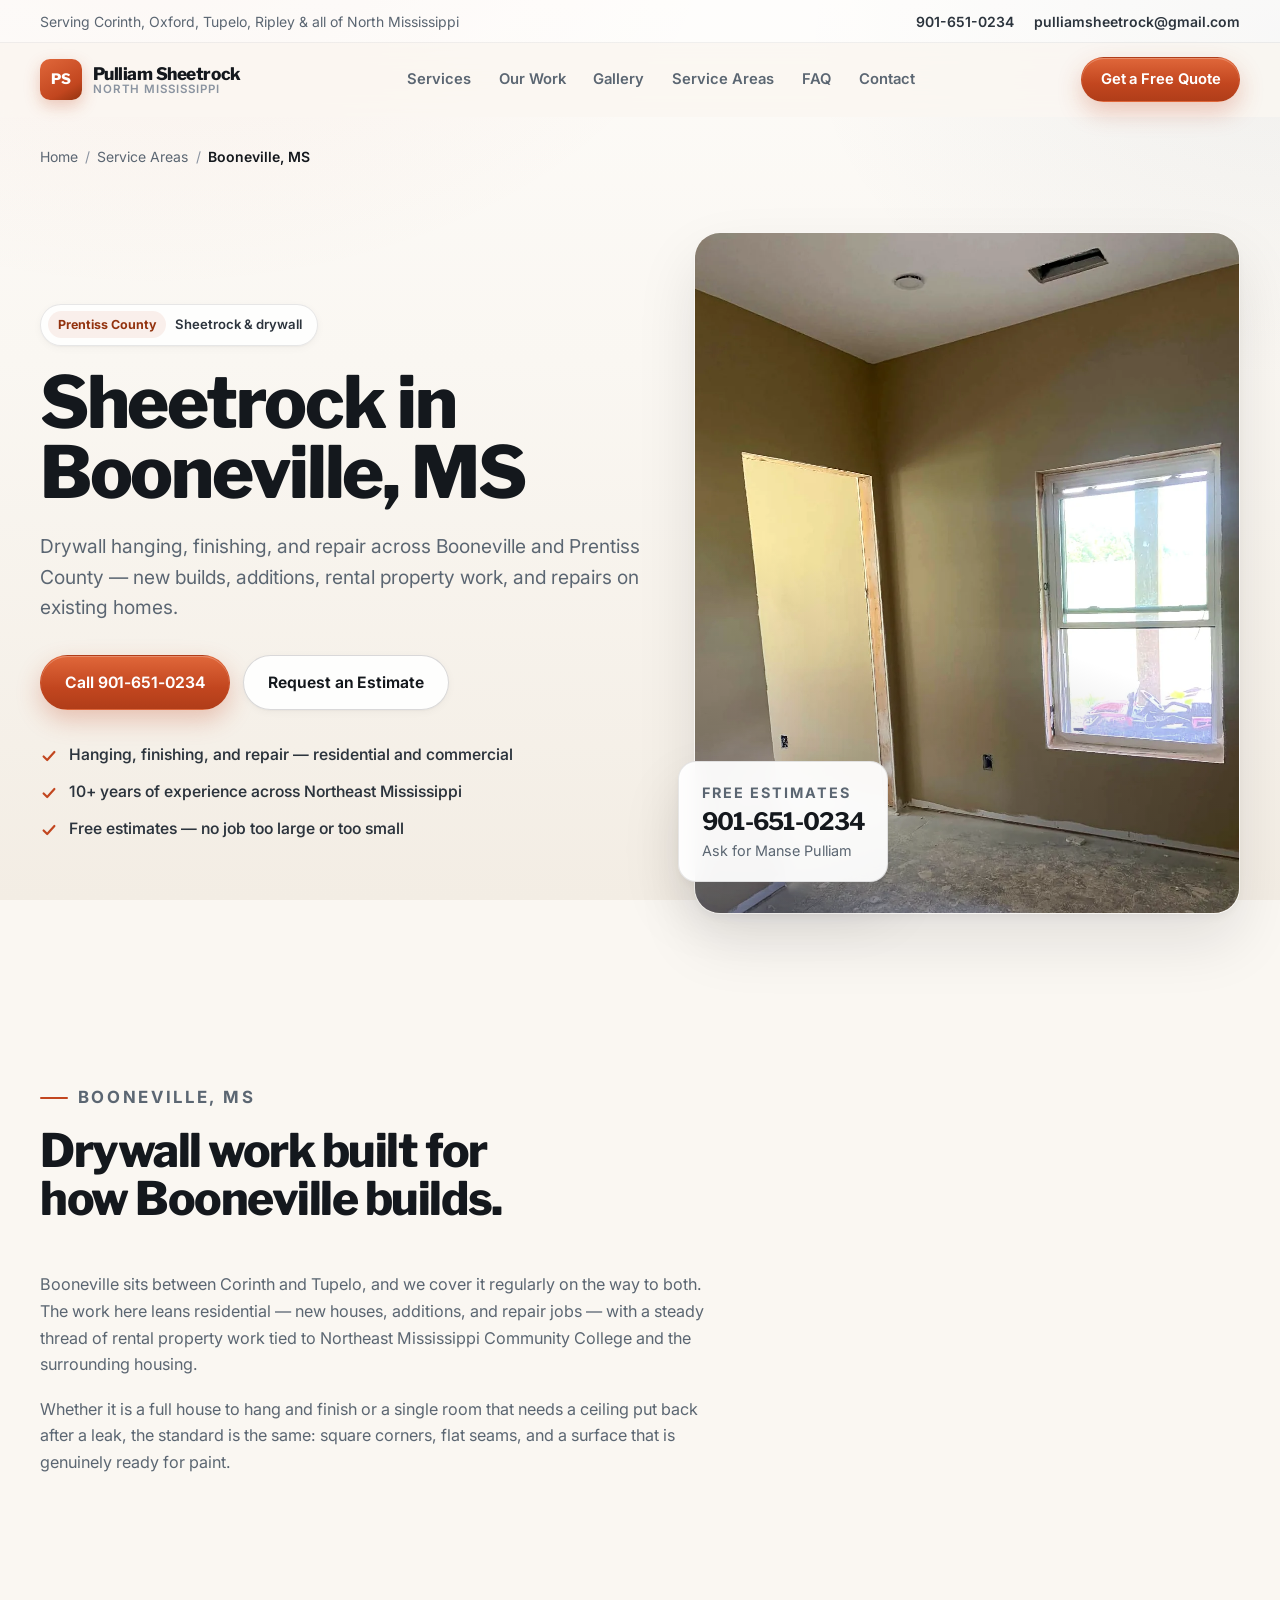
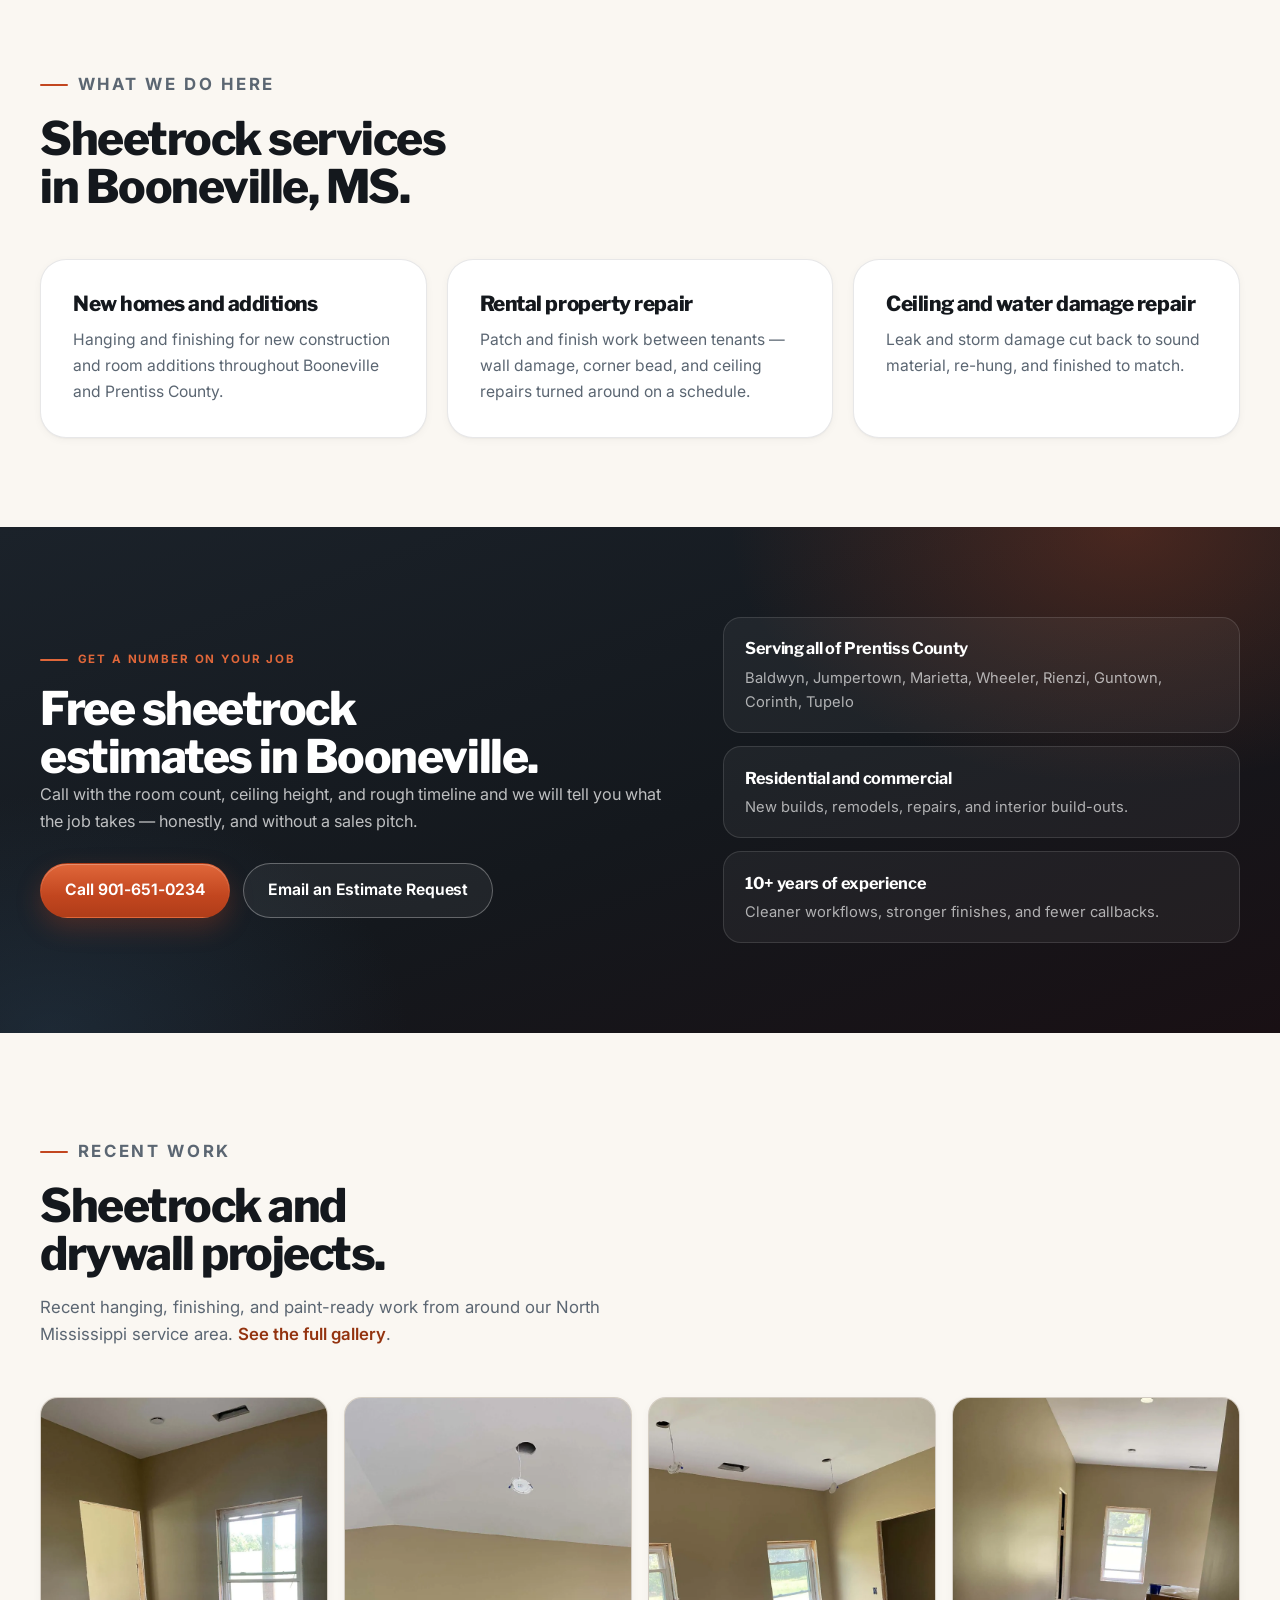
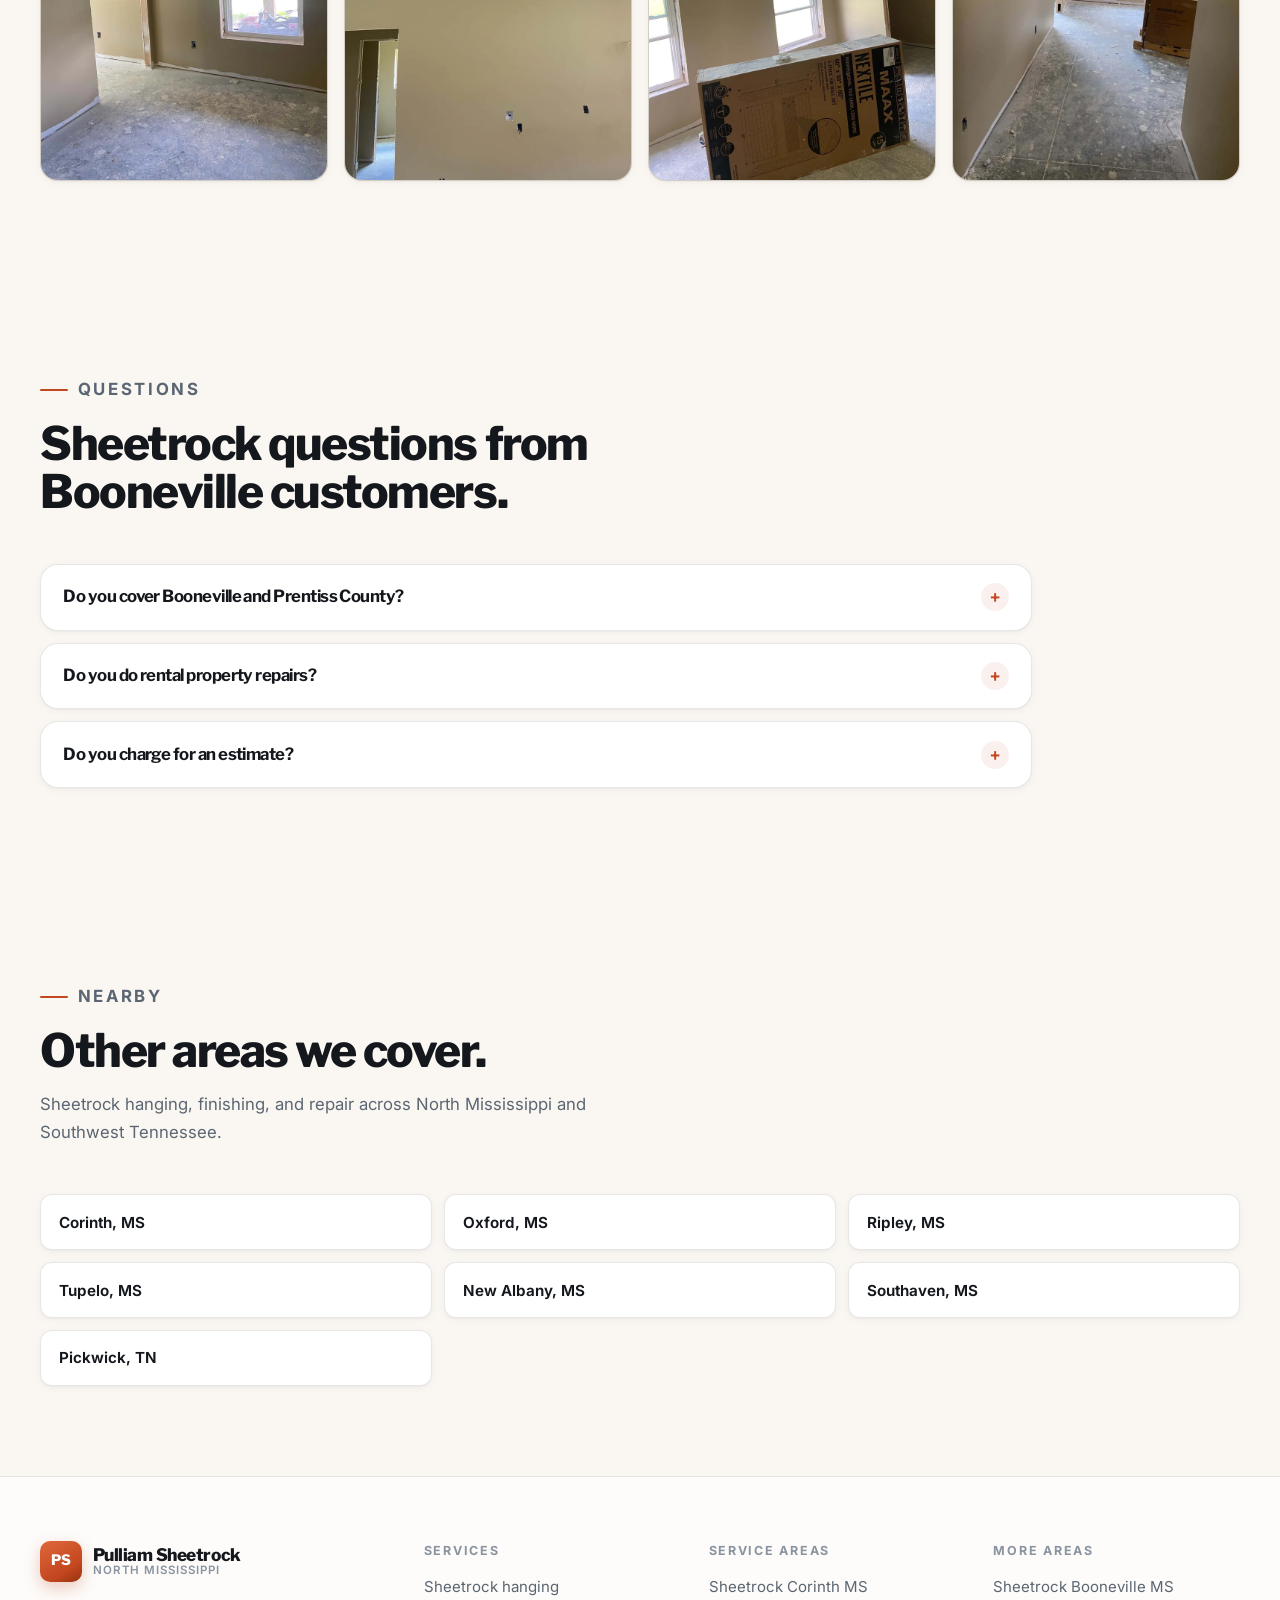
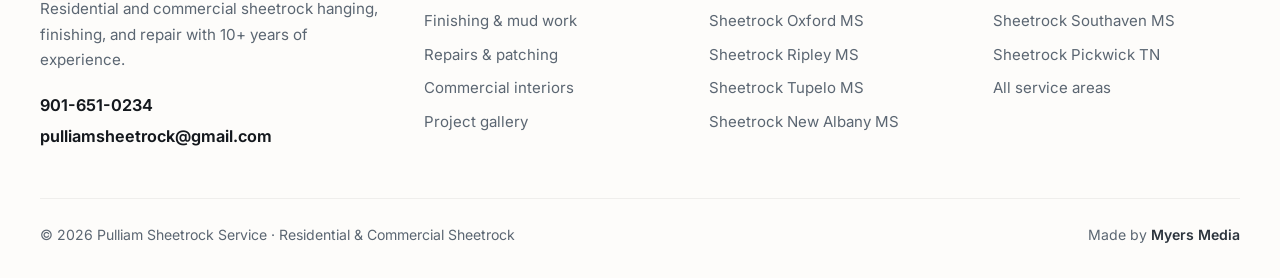
==== sheetrock-booneville-ms/index.html @ daf5a087 "Add city landing pages, redesign site, fix mobile rendering Local SEO - Add eight city landing pages" ====
<!DOCTYPE html>
<html lang="en">
<head>
  <meta charset="UTF-8">
  <meta name="viewport" content="width=device-width, initial-scale=1.0">
  <title>Sheetrock Booneville MS | Drywall Hanging, Finishing &amp; Repair</title>
  <meta name="description" content="Sheetrock contractor in Booneville, MS and Prentiss County. Drywall hanging, finishing, and repair for homes, rentals, and businesses. Call 901-651-0234.">
  <meta name="robots" content="index, follow, max-image-preview:large, max-snippet:-1">
  <meta name="theme-color" content="#c2461f">
  <link rel="canonical" href="https://www.pulliamsheetrock.com/sheetrock-booneville-ms/">

  <meta property="og:type" content="website">
  <meta property="og:url" content="https://www.pulliamsheetrock.com/sheetrock-booneville-ms/">
  <meta property="og:site_name" content="Pulliam Sheetrock Service">
  <meta property="og:locale" content="en_US">
  <meta property="og:title" content="Sheetrock Booneville MS | Pulliam Sheetrock Service">
  <meta property="og:description" content="Sheetrock contractor in Booneville, MS and Prentiss County. Drywall hanging, finishing, and repair for homes, rentals, and businesses. Call 901-651-0234.">
  <meta property="og:image" content="https://www.pulliamsheetrock.com/assets/og-image.png">
  <meta property="og:image:width" content="1200">
  <meta property="og:image:height" content="630">
  <meta name="twitter:card" content="summary_large_image">
  <meta name="twitter:title" content="Sheetrock Booneville MS">
  <meta name="twitter:description" content="Sheetrock contractor in Booneville, MS and Prentiss County. Drywall hanging, finishing, and repair for homes, rentals, and businesses. Call 901-651-0234.">
  <meta name="twitter:image" content="https://www.pulliamsheetrock.com/assets/og-image.png">

  <link rel="icon" href="/assets/favicon.svg" type="image/svg+xml">
  <link rel="preconnect" href="https://fonts.googleapis.com">
  <link rel="preconnect" href="https://fonts.gstatic.com" crossorigin>
  <link rel="preload" as="image" href="/assets/hero-interior.webp" fetchpriority="high">
  <link rel="stylesheet" href="https://fonts.googleapis.com/css2?family=Inter:wght@400..700&family=Libre+Franklin:wght@700..800&display=swap">
  <link rel="stylesheet" href="/styles.css?v=5">
  <script>document.documentElement.className += " js";</script>

  <script type="application/ld+json">
{
  "@context": "https://schema.org",
  "@graph": [
    {
      "@type": "Service",
      "@id": "https://www.pulliamsheetrock.com/sheetrock-booneville-ms/#service",
      "serviceType": "Sheetrock and drywall contractor",
      "name": "Sheetrock Services in Booneville, MS",
      "description": "Sheetrock hanging, finishing, and repair for residential and commercial properties in Booneville, MS and Prentiss County.",
      "url": "https://www.pulliamsheetrock.com/sheetrock-booneville-ms/",
      "provider": {
        "@id": "https://www.pulliamsheetrock.com/#business"
      },
      "areaServed": [
        {
          "@type": "City",
          "name": "Booneville",
          "addressRegion": "MS"
        },
        {
          "@type": "AdministrativeArea",
          "name": "Prentiss County, Mississippi"
        }
      ],
      "hasOfferCatalog": {
        "@type": "OfferCatalog",
        "name": "Sheetrock services in Booneville",
        "itemListElement": [
          {
            "@type": "Offer",
            "itemOffered": {
              "@type": "Service",
              "name": "New homes and additions",
              "description": "Hanging and finishing for new construction and room additions throughout Booneville and Prentiss County."
            }
          },
          {
            "@type": "Offer",
            "itemOffered": {
              "@type": "Service",
              "name": "Rental property repair",
              "description": "Patch and finish work between tenants — wall damage, corner bead, and ceiling repairs turned around on a schedule."
            }
          },
          {
            "@type": "Offer",
            "itemOffered": {
              "@type": "Service",
              "name": "Ceiling and water damage repair",
              "description": "Leak and storm damage cut back to sound material, re-hung, and finished to match."
            }
          }
        ]
      }
    },
    {
      "@type": "BreadcrumbList",
      "@id": "https://www.pulliamsheetrock.com/sheetrock-booneville-ms/#breadcrumb",
      "itemListElement": [
        {
          "@type": "ListItem",
          "position": 1,
          "name": "Home",
          "item": "https://www.pulliamsheetrock.com/"
        },
        {
          "@type": "ListItem",
          "position": 2,
          "name": "Service Areas",
          "item": "https://www.pulliamsheetrock.com/#areas"
        },
        {
          "@type": "ListItem",
          "position": 3,
          "name": "Sheetrock Booneville, MS",
          "item": "https://www.pulliamsheetrock.com/sheetrock-booneville-ms/"
        }
      ]
    },
    {
      "@type": "FAQPage",
      "@id": "https://www.pulliamsheetrock.com/sheetrock-booneville-ms/#faq",
      "mainEntity": [
        {
          "@type": "Question",
          "name": "Do you cover Booneville and Prentiss County?",
          "acceptedAnswer": {
            "@type": "Answer",
            "text": "Yes. Booneville is within our regular service area, along with Jumpertown, Marietta, Wheeler, and the surrounding Prentiss County communities."
          }
        },
        {
          "@type": "Question",
          "name": "Do you do rental property repairs?",
          "acceptedAnswer": {
            "@type": "Answer",
            "text": "Yes. Turn-around patch and finish work between tenants is regular work for us."
          }
        },
        {
          "@type": "Question",
          "name": "Do you charge for an estimate?",
          "acceptedAnswer": {
            "@type": "Answer",
            "text": "No. Estimates are free. Call 901-651-0234 with the details of the job."
          }
        }
      ]
    },
    {
      "@type": "WebPage",
      "@id": "https://www.pulliamsheetrock.com/sheetrock-booneville-ms/",
      "url": "https://www.pulliamsheetrock.com/sheetrock-booneville-ms/",
      "name": "Sheetrock Booneville MS | Drywall Hanging, Finishing & Repair",
      "description": "Sheetrock contractor in Booneville, MS and Prentiss County. Drywall hanging, finishing, and repair for homes, rentals, and businesses. Call 901-651-0234.",
      "isPartOf": {
        "@id": "https://www.pulliamsheetrock.com/#website"
      },
      "about": {
        "@id": "https://www.pulliamsheetrock.com/#business"
      },
      "breadcrumb": {
        "@id": "https://www.pulliamsheetrock.com/sheetrock-booneville-ms/#breadcrumb"
      },
      "inLanguage": "en-US"
    }
  ]
}
  </script>
</head>
<body>

  <div class="topbar">
    <div class="topbar-inner">
      <p>Serving Corinth, Oxford, Tupelo, Ripley &amp; all of North Mississippi</p>
      <div class="topbar-links">
        <a href="tel:+19016510234">901-651-0234</a>
        <a href="mailto:pulliamsheetrock@gmail.com">pulliamsheetrock@gmail.com</a>
      </div>
    </div>
  </div>

  <header class="site-header">
    <nav class="navbar" aria-label="Main">
      <a href="/" class="nav-brand" aria-label="Pulliam Sheetrock Service home">
        <span class="nav-brand-mark" aria-hidden="true">PS</span>
        <span class="nav-brand-text">
          <strong>Pulliam Sheetrock</strong>
          <span>North Mississippi</span>
        </span>
      </a>

      <div class="nav-links" id="nav-links">
        <a href="/#services">Services</a>
        <a href="/#work">Our Work</a>
        <a href="/#gallery">Gallery</a>
        <a href="/#areas">Service Areas</a>
        <a href="/#faq">FAQ</a>
        <a href="/#contact">Contact</a>
      </div>

      <div class="nav-actions">
        <a class="button button-primary nav-cta" href="tel:+19016510234">Get a Free Quote</a>
        <button class="nav-toggle" type="button" aria-expanded="false" aria-controls="nav-links" aria-label="Toggle navigation menu">
          <span></span>
        </button>
      </div>
    </nav>
  </header>

  <main>

    <nav class="breadcrumb container" aria-label="Breadcrumb">
      <ol>
        <li><a href="/">Home</a></li>
        <li><a href="/#areas">Service Areas</a></li>
        <li><span aria-current="page">Booneville, MS</span></li>
      </ol>
    </nav>

    <section class="hero container">
      <div class="hero-grid">
        <div>
          <span class="hero-badge"><b>Prentiss County</b> Sheetrock &amp; drywall</span>
          <h1>Sheetrock in Booneville, MS</h1>
          <p class="lead">Drywall hanging, finishing, and repair across Booneville and Prentiss County — new builds, additions, rental property work, and repairs on existing homes.</p>

          <div class="hero-actions">
            <a class="button button-primary" href="tel:+19016510234">Call 901-651-0234</a>
            <a class="button button-secondary" href="mailto:pulliamsheetrock@gmail.com">Request an Estimate</a>
          </div>

          <ul class="hero-points">
            <li>
              <svg width="18" height="18" viewBox="0 0 20 20" fill="none" aria-hidden="true"><path d="M4 10.5l4 4 8-9" stroke="currentColor" stroke-width="2.4" stroke-linecap="round" stroke-linejoin="round"/></svg>
              <span>Hanging, finishing, and repair &mdash; residential and commercial</span>
            </li>
            <li>
              <svg width="18" height="18" viewBox="0 0 20 20" fill="none" aria-hidden="true"><path d="M4 10.5l4 4 8-9" stroke="currentColor" stroke-width="2.4" stroke-linecap="round" stroke-linejoin="round"/></svg>
              <span>10+ years of experience across Northeast Mississippi</span>
            </li>
            <li>
              <svg width="18" height="18" viewBox="0 0 20 20" fill="none" aria-hidden="true"><path d="M4 10.5l4 4 8-9" stroke="currentColor" stroke-width="2.4" stroke-linecap="round" stroke-linejoin="round"/></svg>
              <span>Free estimates &mdash; no job too large or too small</span>
            </li>
          </ul>
        </div>

        <div class="hero-media">
          <div class="hero-media-frame">
            <img src="/assets/hero-interior.webp" width="1080" height="1350"
                 alt="Freshly hung and finished sheetrock walls, ceiling, and window return"
                 fetchpriority="high" decoding="async">
          </div>
          <div class="hero-card">
            <span class="hero-card-label">Free estimates</span>
            <strong>901-651-0234</strong>
            <span>Ask for Manse Pulliam</span>
          </div>
        </div>
      </div>
    </section>

    <section class="section container">
      <div class="section-heading" data-reveal>
        <p class="eyebrow">Booneville, MS</p>
        <h2>Drywall work built for how Booneville builds.</h2>
      </div>
      <div class="prose" data-reveal>
        <p>Booneville sits between Corinth and Tupelo, and we cover it regularly on the way to both. The work here leans residential — new houses, additions, and repair jobs — with a steady thread of rental property work tied to Northeast Mississippi Community College and the surrounding housing.</p>
        <p>Whether it is a full house to hang and finish or a single room that needs a ceiling put back after a leak, the standard is the same: square corners, flat seams, and a surface that is genuinely ready for paint.</p>
      </div>
    </section>

    <section class="section container">
      <div class="section-heading" data-reveal>
        <p class="eyebrow">What we do here</p>
        <h2>Sheetrock services in Booneville, MS.</h2>
      </div>
      <div class="card-grid">
        <article class="card" data-reveal>
          <h3>New homes and additions</h3>
          <p>Hanging and finishing for new construction and room additions throughout Booneville and Prentiss County.</p>
        </article>
        <article class="card" data-reveal>
          <h3>Rental property repair</h3>
          <p>Patch and finish work between tenants — wall damage, corner bead, and ceiling repairs turned around on a schedule.</p>
        </article>
        <article class="card" data-reveal>
          <h3>Ceiling and water damage repair</h3>
          <p>Leak and storm damage cut back to sound material, re-hung, and finished to match.</p>
        </article>
      </div>
    </section>

    <section class="band section">
      <div class="container band-inner">
        <div data-reveal>
          <p class="eyebrow">Get a number on your job</p>
          <h2>Free sheetrock estimates in Booneville.</h2>
          <p>
            Call with the room count, ceiling height, and rough timeline and we will tell you what the job takes &mdash; honestly, and without a sales pitch.
          </p>
          <div class="band-actions">
            <a class="button button-primary" href="tel:+19016510234">Call 901-651-0234</a>
            <a class="button button-ghost" href="mailto:pulliamsheetrock@gmail.com">Email an Estimate Request</a>
          </div>
        </div>

        <ul class="band-list" data-reveal>
          <li>
            <strong>Serving all of Prentiss County</strong>
            <span>Baldwyn, Jumpertown, Marietta, Wheeler, Rienzi, Guntown, Corinth, Tupelo</span>
          </li>
          <li>
            <strong>Residential and commercial</strong>
            <span>New builds, remodels, repairs, and interior build-outs.</span>
          </li>
          <li>
            <strong>10+ years of experience</strong>
            <span>Cleaner workflows, stronger finishes, and fewer callbacks.</span>
          </li>
        </ul>
      </div>
    </section>

    <section class="section container">
      <div class="section-heading" data-reveal>
        <p class="eyebrow">Recent work</p>
        <h2>Sheetrock and drywall projects.</h2>
        <p>Recent hanging, finishing, and paint-ready work from around our North Mississippi service area. <a href="/#gallery" style="color:var(--rust-deep);font-weight:600;">See the full gallery</a>.</p>
      </div>
      <div class="gallery-grid" data-reveal>
        <figure class="gallery-card">
          <img src="/assets/gallery-bedroom-window.webp" width="768" height="1024" loading="lazy" decoding="async" alt="Bedroom with finished sheetrock walls, painted ceiling, and window return">
          <figcaption class="gallery-overlay"><span>Bedroom Walls &amp; Ceiling</span></figcaption>
        </figure>
        <figure class="gallery-card">
          <img src="/assets/gallery-vaulted-ceiling.webp" width="768" height="1024" loading="lazy" decoding="async" alt="Vaulted ceiling finished in white above a smooth painted wall">
          <figcaption class="gallery-overlay"><span>Vaulted Ceiling Finish</span></figcaption>
        </figure>
        <figure class="gallery-card">
          <img src="/assets/gallery-master-suite.webp" width="768" height="1024" loading="lazy" decoding="async" alt="Master suite with finished drywall, painted walls, and recessed lighting">
          <figcaption class="gallery-overlay"><span>Master Suite Finish</span></figcaption>
        </figure>
        <figure class="gallery-card">
          <img src="/assets/gallery-hallway-finish.webp" width="768" height="1024" loading="lazy" decoding="async" alt="Hallway with finished drywall and fresh paint leading to a window">
          <figcaption class="gallery-overlay"><span>Hallway Drywall &amp; Paint</span></figcaption>
        </figure>
      </div>
    </section>

    <section class="section container">
      <div class="section-heading" data-reveal>
        <p class="eyebrow">Questions</p>
        <h2>Sheetrock questions from Booneville customers.</h2>
      </div>
      <div class="faq-list" data-reveal>
        <details>
          <summary>Do you cover Booneville and Prentiss County?</summary>
          <p>Yes. Booneville is within our regular service area, along with Jumpertown, Marietta, Wheeler, and the surrounding Prentiss County communities.</p>
        </details>
        <details>
          <summary>Do you do rental property repairs?</summary>
          <p>Yes. Turn-around patch and finish work between tenants is regular work for us.</p>
        </details>
        <details>
          <summary>Do you charge for an estimate?</summary>
          <p>No. Estimates are free. Call 901-651-0234 with the details of the job.</p>
        </details>
      </div>
    </section>

    <section class="section container">
      <div class="section-heading" data-reveal>
        <p class="eyebrow">Nearby</p>
        <h2>Other areas we cover.</h2>
        <p>Sheetrock hanging, finishing, and repair across North Mississippi and Southwest Tennessee.</p>
      </div>
      <div class="city-grid" data-reveal>
          <a class="city-link" href="/sheetrock-corinth-ms/">Corinth, MS</a>
          <a class="city-link" href="/sheetrock-oxford-ms/">Oxford, MS</a>
          <a class="city-link" href="/sheetrock-ripley-ms/">Ripley, MS</a>
          <a class="city-link" href="/sheetrock-tupelo-ms/">Tupelo, MS</a>
          <a class="city-link" href="/sheetrock-new-albany-ms/">New Albany, MS</a>
          <a class="city-link" href="/sheetrock-southaven-ms/">Southaven, MS</a>
          <a class="city-link" href="/sheetrock-pickwick-tn/">Pickwick, TN</a>
      </div>
    </section>

  </main>

  <footer class="footer">
    <div class="container">
      <div class="footer-grid">
        <div class="footer-brand">
          <a href="/" class="nav-brand">
            <span class="nav-brand-mark" aria-hidden="true">PS</span>
            <span class="nav-brand-text">
              <strong>Pulliam Sheetrock</strong>
              <span>North Mississippi</span>
            </span>
          </a>
          <p>Residential and commercial sheetrock hanging, finishing, and repair with 10+ years of experience.</p>
          <div class="footer-contact">
            <a href="tel:+19016510234">901-651-0234</a>
            <a href="mailto:pulliamsheetrock@gmail.com">pulliamsheetrock@gmail.com</a>
          </div>
        </div>

        <div class="footer-col">
          <h4>Services</h4>
          <ul>
            <li><a href="/#services">Sheetrock hanging</a></li>
            <li><a href="/#services">Finishing &amp; mud work</a></li>
            <li><a href="/#services">Repairs &amp; patching</a></li>
            <li><a href="/#work">Commercial interiors</a></li>
            <li><a href="/#gallery">Project gallery</a></li>
          </ul>
        </div>

        <div class="footer-col">
          <h4>Service areas</h4>
          <ul>
            <li><a href="/sheetrock-corinth-ms/">Sheetrock Corinth MS</a></li>
            <li><a href="/sheetrock-oxford-ms/">Sheetrock Oxford MS</a></li>
            <li><a href="/sheetrock-ripley-ms/">Sheetrock Ripley MS</a></li>
            <li><a href="/sheetrock-tupelo-ms/">Sheetrock Tupelo MS</a></li>
            <li><a href="/sheetrock-new-albany-ms/">Sheetrock New Albany MS</a></li>
          </ul>
        </div>

        <div class="footer-col">
          <h4>More areas</h4>
          <ul>
            <li><a href="/sheetrock-booneville-ms/">Sheetrock Booneville MS</a></li>
            <li><a href="/sheetrock-southaven-ms/">Sheetrock Southaven MS</a></li>
            <li><a href="/sheetrock-pickwick-tn/">Sheetrock Pickwick TN</a></li>
            <li><a href="/#areas">All service areas</a></li>
          </ul>
        </div>
      </div>

      <div class="footer-bottom">
        <p>&copy; <span id="year">2026</span> Pulliam Sheetrock Service &middot; Residential &amp; Commercial Sheetrock</p>
        <p>Made by <a href="https://myersgroupmedia.com" target="_blank" rel="noopener">Myers Media</a></p>
      </div>
    </div>
  </footer>

  <a class="floating-call" href="tel:+19016510234" aria-label="Call Pulliam Sheetrock Service at 901-651-0234">Call 901-651-0234</a>

  <script src="/script.js?v=5" defer></script>
</body>
</html>
---- styles.css ----
/* ==========================================================================
   Pulliam Sheetrock Service — design system
   ========================================================================== */

:root {
  /* Ink & neutrals */
  --ink: #14181d;
  --ink-soft: #2c343d;
  --muted: #5b6672;
  --muted-light: #8a93a0;

  /* Warm paper ground */
  --bone: #faf7f2;
  --bone-2: #f3ede4;
  --bone-3: #eae2d6;
  --card: #ffffff;

  /* Accent — rust / terracotta */
  --rust: #c2461f;
  --rust-2: #e0673a;
  --rust-deep: #93330f;
  --rust-tint: rgba(194, 70, 31, 0.08);

  /* Secondary */
  --slate: #2f4a63;
  --slate-tint: rgba(47, 74, 99, 0.08);

  /* Lines & shadows */
  --line: rgba(20, 24, 29, 0.1);
  --line-soft: rgba(20, 24, 29, 0.06);
  --line-strong: rgba(20, 24, 29, 0.16);

  --shadow-sm: 0 1px 2px rgba(20, 24, 29, 0.04), 0 2px 8px rgba(20, 24, 29, 0.04);
  --shadow-md: 0 2px 4px rgba(20, 24, 29, 0.03), 0 12px 28px rgba(20, 24, 29, 0.07);
  --shadow-lg: 0 4px 8px rgba(20, 24, 29, 0.04), 0 28px 60px rgba(20, 24, 29, 0.1);

  /* Radii */
  --r-xs: 8px;
  --r-sm: 12px;
  --r-md: 18px;
  --r-lg: 26px;
  --r-full: 999px;

  /* Type */
  --font-display: "Libre Franklin", "Franklin Gothic Demi", "Segoe UI", system-ui, sans-serif;
  --font-body: "Inter", "Segoe UI", system-ui, -apple-system, sans-serif;

  /* Rhythm */
  --gutter: clamp(1rem, 3vw, 1.75rem);
  --section-y: clamp(3.75rem, 7vw, 6.5rem);
  --container: min(1200px, 100% - (var(--gutter) * 2));

  --ease: cubic-bezier(0.16, 1, 0.3, 1);
}

/* --------------------------------------------------------------------------
   Base
   -------------------------------------------------------------------------- */

*,
*::before,
*::after {
  box-sizing: border-box;
}

html {
  scroll-behavior: smooth;
  scroll-padding-top: 6rem;
  -webkit-text-size-adjust: 100%;
}

body {
  margin: 0;
  font-family: var(--font-body);
  font-size: 1.0125rem;
  line-height: 1.65;
  color: var(--ink);
  background: var(--bone);
  -webkit-font-smoothing: antialiased;
  -moz-osx-font-smoothing: grayscale;
}

/* Subtle paper warmth behind everything */
body::before {
  content: "";
  position: fixed;
  inset: 0;
  z-index: -1;
  pointer-events: none;
  background:
    radial-gradient(60rem 40rem at 12% -10%, rgba(194, 70, 31, 0.06), transparent 60%),
    radial-gradient(50rem 36rem at 100% 4%, rgba(47, 74, 99, 0.06), transparent 60%),
    linear-gradient(180deg, #fdfbf8 0%, var(--bone) 40%, var(--bone-2) 100%);
}

img,
picture,
svg {
  display: block;
  max-width: 100%;
}

img {
  height: auto;
}

a {
  color: inherit;
  text-decoration: none;
}

:focus-visible {
  outline: 2px solid var(--rust);
  outline-offset: 3px;
  border-radius: var(--r-xs);
}

h1,
h2,
h3,
h4,
summary,
.display {
  font-family: var(--font-display);
  font-weight: 800;
  letter-spacing: -0.032em;
  text-wrap: balance;
}

h1 {
  margin: 0;
  font-size: clamp(2.6rem, 5.6vw, 4.6rem);
  line-height: 0.98;
}

h2 {
  margin: 0;
  font-size: clamp(1.95rem, 3.6vw, 3rem);
  line-height: 1.04;
}

h3 {
  margin: 0;
  font-size: 1.3rem;
  line-height: 1.2;
  letter-spacing: -0.022em;
}

p {
  margin: 0;
}

.container {
  width: var(--container);
  margin-inline: auto;
}

.section {
  padding-block: var(--section-y);
}

.lead {
  font-size: clamp(1.05rem, 1.6vw, 1.2rem);
  line-height: 1.6;
  color: var(--muted);
  max-width: 58ch;
}

.eyebrow {
  display: inline-flex;
  align-items: center;
  gap: 0.6rem;
  margin: 0 0 1rem;
  color: var(--rust-deep);
  text-transform: uppercase;
  letter-spacing: 0.16em;
  font-size: 0.72rem;
  font-weight: 700;
  font-family: var(--font-body);
}

.eyebrow::before {
  content: "";
  width: 1.75rem;
  height: 2px;
  background: var(--rust);
  border-radius: 2px;
}

.section-heading {
  max-width: 62ch;
  margin-bottom: clamp(2rem, 4vw, 3rem);
}

.section-heading p {
  margin-top: 1rem;
  color: var(--muted);
  font-size: 1.05rem;
  max-width: 60ch;
}

/* --------------------------------------------------------------------------
   Buttons
   -------------------------------------------------------------------------- */

.button {
  display: inline-flex;
  align-items: center;
  justify-content: center;
  gap: 0.5rem;
  min-height: 52px;
  padding: 0.85rem 1.5rem;
  border: 1px solid transparent;
  border-radius: var(--r-full);
  font-family: var(--font-body);
  font-weight: 650;
  font-size: 0.98rem;
  letter-spacing: -0.005em;
  cursor: pointer;
  transition: transform 220ms var(--ease), box-shadow 220ms var(--ease),
    background-color 200ms ease, border-color 200ms ease, color 200ms ease;
}

.button-primary {
  color: #fff;
  background: linear-gradient(180deg, var(--rust-2) 0%, var(--rust) 60%, #b03d19 100%);
  box-shadow: 0 1px 0 rgba(255, 255, 255, 0.25) inset, 0 10px 24px rgba(194, 70, 31, 0.28);
}

.button-primary:hover {
  transform: translateY(-2px);
  box-shadow: 0 1px 0 rgba(255, 255, 255, 0.25) inset, 0 16px 34px rgba(194, 70, 31, 0.34);
}

.button-secondary {
  color: var(--ink);
  background: rgba(255, 255, 255, 0.9);
  border-color: var(--line-strong);
  box-shadow: var(--shadow-sm);
}

.button-secondary:hover {
  transform: translateY(-2px);
  border-color: var(--ink);
  box-shadow: var(--shadow-md);
}

.button-ghost {
  color: #fff;
  border-color: rgba(255, 255, 255, 0.3);
  background: rgba(255, 255, 255, 0.06);
}

.button-ghost:hover {
  background: rgba(255, 255, 255, 0.14);
  border-color: rgba(255, 255, 255, 0.55);
}

/* --------------------------------------------------------------------------
   Top bar + navigation
   -------------------------------------------------------------------------- */

.topbar {
  border-bottom: 1px solid var(--line-soft);
  background: rgba(255, 255, 255, 0.5);
  font-size: 0.875rem;
  color: var(--muted);
}

.topbar-inner {
  width: var(--container);
  margin-inline: auto;
  display: flex;
  flex-wrap: wrap;
  align-items: center;
  justify-content: space-between;
  gap: 0.5rem 1.5rem;
  padding-block: 0.6rem;
}

.topbar-links {
  display: flex;
  flex-wrap: wrap;
  gap: 1.25rem;
  font-weight: 600;
  color: var(--ink-soft);
}

.topbar-links a:hover {
  color: var(--rust);
}

.site-header {
  position: sticky;
  top: 0;
  z-index: 50;
  background: rgba(250, 247, 242, 0.82);
  backdrop-filter: saturate(180%) blur(16px);
  -webkit-backdrop-filter: saturate(180%) blur(16px);
  border-bottom: 1px solid transparent;
  transition: border-color 250ms ease, box-shadow 250ms ease, background-color 250ms ease;
}

.site-header.is-stuck {
  border-bottom-color: var(--line);
  box-shadow: 0 8px 24px rgba(20, 24, 29, 0.06);
}

.navbar {
  width: var(--container);
  margin-inline: auto;
  display: flex;
  align-items: center;
  justify-content: space-between;
  gap: 1rem;
  padding-block: 0.85rem;
}

.nav-brand {
  display: flex;
  align-items: center;
  gap: 0.7rem;
  flex-shrink: 0;
}

.nav-brand-mark {
  display: grid;
  place-items: center;
  width: 2.6rem;
  height: 2.6rem;
  border-radius: 10px;
  background: linear-gradient(150deg, var(--rust-2), var(--rust) 70%, var(--rust-deep));
  color: #fff;
  font-family: var(--font-display);
  font-size: 0.9rem;
  font-weight: 800;
  letter-spacing: -0.04em;
  box-shadow: 0 6px 16px rgba(194, 70, 31, 0.28);
}

.nav-brand-text {
  display: grid;
  line-height: 1.1;
}

.nav-brand-text strong {
  font-family: var(--font-display);
  font-weight: 800;
  font-size: 1.08rem;
  letter-spacing: -0.028em;
}

.nav-brand-text span {
  font-size: 0.72rem;
  font-weight: 600;
  letter-spacing: 0.08em;
  text-transform: uppercase;
  color: var(--muted-light);
}

.nav-links {
  display: flex;
  align-items: center;
  gap: 0.15rem;
}

.nav-links a {
  padding: 0.5rem 0.8rem;
  border-radius: var(--r-full);
  font-size: 0.925rem;
  font-weight: 600;
  color: var(--muted);
  transition: color 180ms ease, background-color 180ms ease;
}

.nav-links a:hover,
.nav-links a[aria-current="page"] {
  color: var(--ink);
  background: rgba(20, 24, 29, 0.05);
}

.nav-actions {
  display: flex;
  align-items: center;
  gap: 0.6rem;
}

.nav-cta {
  min-height: 44px;
  padding: 0.6rem 1.15rem;
  font-size: 0.92rem;
}

.nav-toggle {
  display: none;
  align-items: center;
  justify-content: center;
  width: 44px;
  height: 44px;
  padding: 0;
  border: 1px solid var(--line-strong);
  border-radius: var(--r-sm);
  background: rgba(255, 255, 255, 0.8);
  cursor: pointer;
}

.nav-toggle span {
  position: relative;
  display: block;
  width: 18px;
  height: 2px;
  border-radius: 2px;
  background: var(--ink);
  transition: background-color 200ms ease;
}

.nav-toggle span::before,
.nav-toggle span::after {
  content: "";
  position: absolute;
  left: 0;
  width: 18px;
  height: 2px;
  border-radius: 2px;
  background: var(--ink);
  transition: transform 240ms var(--ease);
}

.nav-toggle span::before {
  top: -6px;
}

.nav-toggle span::after {
  top: 6px;
}

.nav-toggle[aria-expanded="true"] span {
  background: transparent;
}

.nav-toggle[aria-expanded="true"] span::before {
  transform: translateY(6px) rotate(45deg);
}

.nav-toggle[aria-expanded="true"] span::after {
  transform: translateY(-6px) rotate(-45deg);
}

/* --------------------------------------------------------------------------
   Hero
   -------------------------------------------------------------------------- */

.hero {
  padding-top: clamp(2.5rem, 5vw, 4.5rem);
  padding-bottom: clamp(2.5rem, 5vw, 4rem);
}

.hero-grid {
  display: grid;
  grid-template-columns: minmax(0, 1.05fr) minmax(0, 0.95fr);
  gap: clamp(2rem, 4vw, 3.5rem);
  align-items: center;
}

.hero-badge {
  display: inline-flex;
  align-items: center;
  gap: 0.55rem;
  margin-bottom: 1.4rem;
  padding: 0.4rem 0.9rem 0.4rem 0.45rem;
  border: 1px solid var(--line);
  border-radius: var(--r-full);
  background: rgba(255, 255, 255, 0.8);
  font-size: 0.82rem;
  font-weight: 600;
  color: var(--ink-soft);
  box-shadow: var(--shadow-sm);
}

.hero-badge b {
  padding: 0.2rem 0.6rem;
  border-radius: var(--r-full);
  background: var(--rust-tint);
  color: var(--rust-deep);
  font-weight: 700;
  font-size: 0.78rem;
}

.hero h1 .accent {
  color: var(--rust);
}

.hero .lead {
  margin-top: 1.4rem;
}

.hero-actions {
  display: flex;
  flex-wrap: wrap;
  gap: 0.85rem;
  margin-top: 2rem;
}

.hero-points {
  display: grid;
  gap: 0.7rem;
  margin: 2rem 0 0;
  padding: 0;
  list-style: none;
}

.hero-points li {
  display: flex;
  align-items: flex-start;
  gap: 0.7rem;
  font-size: 0.98rem;
  font-weight: 550;
  color: var(--ink-soft);
}

.hero-points svg {
  flex: 0 0 auto;
  margin-top: 0.28rem;
  color: var(--rust);
}

/* Hero media */
.hero-media {
  position: relative;
}

.hero-media-frame {
  position: relative;
  border-radius: var(--r-lg);
  overflow: hidden;
  box-shadow: var(--shadow-lg);
  border: 1px solid rgba(255, 255, 255, 0.7);
  aspect-ratio: 4 / 5;
  background: var(--bone-3);
}

.hero-media-frame img {
  width: 100%;
  height: 100%;
  object-fit: cover;
}

.hero-media-frame::after {
  content: "";
  position: absolute;
  inset: 0;
  background: linear-gradient(200deg, rgba(20, 24, 29, 0) 55%, rgba(20, 24, 29, 0.45) 100%);
}

.hero-card {
  position: absolute;
  left: clamp(-1rem, -2vw, -2rem);
  bottom: clamp(1rem, 3vw, 2rem);
  z-index: 2;
  display: grid;
  gap: 0.25rem;
  padding: 1.15rem 1.4rem;
  border-radius: var(--r-md);
  background: rgba(255, 255, 255, 0.94);
  backdrop-filter: blur(10px);
  border: 1px solid var(--line);
  box-shadow: var(--shadow-lg);
  max-width: 17rem;
}

.hero-card-label {
  font-size: 0.72rem;
  font-weight: 700;
  letter-spacing: 0.14em;
  text-transform: uppercase;
  color: var(--rust-deep);
}

.hero-card strong {
  font-family: var(--font-display);
  font-size: 1.5rem;
  letter-spacing: -0.03em;
  line-height: 1.1;
}

.hero-card span {
  font-size: 0.9rem;
  color: var(--muted);
}

/* --------------------------------------------------------------------------
   Stat band
   -------------------------------------------------------------------------- */

.stats {
  border-block: 1px solid var(--line-soft);
  background: rgba(255, 255, 255, 0.55);
}

.stats-grid {
  display: grid;
  grid-template-columns: repeat(4, minmax(0, 1fr));
}

.stat {
  padding: clamp(1.5rem, 3vw, 2.25rem) 1.25rem;
  text-align: center;
  border-left: 1px solid var(--line-soft);
}

.stat:first-child {
  border-left: 0;
}

.stat strong {
  display: block;
  font-family: var(--font-display);
  font-size: clamp(1.75rem, 3vw, 2.4rem);
  line-height: 1;
  letter-spacing: -0.04em;
  color: var(--ink);
}

.stat span {
  display: block;
  margin-top: 0.45rem;
  font-size: 0.85rem;
  font-weight: 600;
  letter-spacing: 0.04em;
  color: var(--muted);
}

/* --------------------------------------------------------------------------
   Cards: services / reasons
   -------------------------------------------------------------------------- */

.card-grid {
  display: grid;
  gap: 1.25rem;
  grid-template-columns: repeat(3, minmax(0, 1fr));
}

.card {
  position: relative;
  display: grid;
  align-content: start;
  gap: 0.65rem;
  padding: clamp(1.5rem, 2.5vw, 2rem);
  border: 1px solid var(--line);
  border-radius: var(--r-lg);
  background: var(--card);
  box-shadow: var(--shadow-sm);
  transition: transform 300ms var(--ease), box-shadow 300ms var(--ease),
    border-color 300ms ease;
}

.card:hover {
  transform: translateY(-4px);
  border-color: var(--line-strong);
  box-shadow: var(--shadow-md);
}

.card p {
  color: var(--muted);
  font-size: 0.98rem;
}

.card-icon {
  display: grid;
  place-items: center;
  width: 2.9rem;
  height: 2.9rem;
  margin-bottom: 0.4rem;
  border-radius: var(--r-sm);
  background: var(--rust-tint);
  color: var(--rust);
}

.card-list {
  display: grid;
  gap: 0.4rem;
  margin: 0.5rem 0 0;
  padding: 0;
  list-style: none;
  font-size: 0.93rem;
  color: var(--muted);
}

.card-list li {
  display: flex;
  gap: 0.5rem;
  align-items: flex-start;
}

.card-list li::before {
  content: "";
  flex: 0 0 auto;
  width: 5px;
  height: 5px;
  margin-top: 0.65rem;
  border-radius: 50%;
  background: var(--rust);
  opacity: 0.65;
}

/* --------------------------------------------------------------------------
   Showcase
   -------------------------------------------------------------------------- */

.showcase-grid {
  display: grid;
  gap: 1.25rem;
  grid-template-columns: repeat(3, minmax(0, 1fr));
}

.showcase-card {
  overflow: hidden;
  border: 1px solid var(--line);
  border-radius: var(--r-lg);
  background: var(--card);
  box-shadow: var(--shadow-sm);
  transition: transform 300ms var(--ease), box-shadow 300ms var(--ease);
}

.showcase-card:hover {
  transform: translateY(-4px);
  box-shadow: var(--shadow-md);
}

.showcase-card img {
  width: 100%;
  aspect-ratio: 3 / 2;
  object-fit: cover;
  background: var(--bone-3);
  border-bottom: 1px solid var(--line-soft);
}

.showcase-copy {
  padding: 1.4rem;
  display: grid;
  gap: 0.5rem;
}

.showcase-copy p {
  color: var(--muted);
  font-size: 0.96rem;
}

/* --------------------------------------------------------------------------
   Gallery
   -------------------------------------------------------------------------- */

.gallery-grid {
  display: grid;
  grid-template-columns: repeat(4, minmax(0, 1fr));
  gap: 1rem;
}

.gallery-card {
  position: relative;
  margin: 0;
  padding: 0;
  border: 1px solid var(--line);
  border-radius: var(--r-md);
  overflow: hidden;
  background: var(--bone-3);
  aspect-ratio: 3 / 4;
  cursor: zoom-in;
  box-shadow: var(--shadow-sm);
  transition: transform 320ms var(--ease), box-shadow 320ms var(--ease);
}

.gallery-card:hover {
  transform: translateY(-3px);
  box-shadow: var(--shadow-md);
}

.gallery-card img {
  width: 100%;
  height: 100%;
  object-fit: cover;
  transition: transform 700ms var(--ease);
}

.gallery-card:hover img {
  transform: scale(1.05);
}

.gallery-overlay {
  position: absolute;
  inset: 0;
  display: flex;
  align-items: flex-end;
  padding: 1.15rem;
  background: linear-gradient(to top, rgba(15, 19, 24, 0.86) 0%, rgba(15, 19, 24, 0.25) 45%, rgba(15, 19, 24, 0) 75%);
  opacity: 0;
  transition: opacity 300ms ease;
}

.gallery-card:hover .gallery-overlay,
.gallery-card:focus-within .gallery-overlay {
  opacity: 1;
}

.gallery-overlay span {
  color: #fff;
  font-family: var(--font-display);
  font-size: 1rem;
  font-weight: 700;
  letter-spacing: -0.02em;
  transform: translateY(8px);
  transition: transform 300ms var(--ease);
}

.gallery-card:hover .gallery-overlay span {
  transform: translateY(0);
}

/* Lightbox */
.lightbox {
  position: fixed;
  inset: 0;
  z-index: 100;
  display: grid;
  place-items: center;
  padding: clamp(1rem, 4vw, 3rem);
  background: rgba(12, 15, 19, 0.92);
  backdrop-filter: blur(6px);
  opacity: 0;
  visibility: hidden;
  transition: opacity 260ms ease, visibility 260ms ease;
}

.lightbox.is-open {
  opacity: 1;
  visibility: visible;
}

.lightbox-figure {
  margin: 0;
  display: grid;
  gap: 0.9rem;
  justify-items: center;
  max-height: 100%;
}

.lightbox img {
  max-height: min(78vh, 900px);
  width: auto;
  border-radius: var(--r-md);
  box-shadow: 0 30px 70px rgba(0, 0, 0, 0.5);
}

.lightbox figcaption {
  color: rgba(255, 255, 255, 0.85);
  font-size: 0.95rem;
  font-weight: 600;
  text-align: center;
}

.lightbox-close,
.lightbox-nav {
  position: absolute;
  display: grid;
  place-items: center;
  width: 46px;
  height: 46px;
  border: 1px solid rgba(255, 255, 255, 0.25);
  border-radius: 50%;
  background: rgba(255, 255, 255, 0.1);
  color: #fff;
  font-size: 1.4rem;
  line-height: 1;
  cursor: pointer;
  transition: background-color 200ms ease, border-color 200ms ease;
}

.lightbox-close:hover,
.lightbox-nav:hover {
  background: rgba(255, 255, 255, 0.22);
  border-color: rgba(255, 255, 255, 0.5);
}

.lightbox-close {
  top: clamp(0.75rem, 2vw, 1.5rem);
  right: clamp(0.75rem, 2vw, 1.5rem);
}

.lightbox-prev {
  left: clamp(0.5rem, 2vw, 1.5rem);
  top: 50%;
  transform: translateY(-50%);
}

.lightbox-next {
  right: clamp(0.5rem, 2vw, 1.5rem);
  top: 50%;
  transform: translateY(-50%);
}

/* --------------------------------------------------------------------------
   Coverage / service area
   -------------------------------------------------------------------------- */

.coverage-layout {
  display: grid;
  grid-template-columns: minmax(0, 0.85fr) minmax(0, 1.15fr);
  gap: clamp(1.5rem, 3vw, 2.5rem);
  align-items: start;
}

.coverage-panel {
  padding: clamp(1.5rem, 3vw, 2.25rem);
  border: 1px solid var(--line);
  border-radius: var(--r-lg);
  background: linear-gradient(170deg, rgba(47, 74, 99, 0.06), rgba(194, 70, 31, 0.05));
  box-shadow: var(--shadow-sm);
}

.coverage-panel h3 {
  font-size: 1.5rem;
  margin-bottom: 0.6rem;
}

.coverage-panel p {
  color: var(--muted);
  font-size: 0.98rem;
}

.coverage-contact {
  display: grid;
  gap: 0.35rem;
  margin-top: 1.4rem;
  padding-top: 1.4rem;
  border-top: 1px solid var(--line);
}

.coverage-contact a {
  font-family: var(--font-display);
  font-size: 1.35rem;
  font-weight: 800;
  letter-spacing: -0.03em;
}

.coverage-contact a:hover {
  color: var(--rust);
}

.coverage-contact small {
  color: var(--muted);
  font-size: 0.88rem;
}

.city-grid {
  display: grid;
  grid-template-columns: repeat(3, minmax(0, 1fr));
  gap: 0.75rem;
}

.city-link {
  display: flex;
  align-items: center;
  justify-content: space-between;
  gap: 0.5rem;
  padding: 0.9rem 1.1rem;
  border: 1px solid var(--line);
  border-radius: var(--r-sm);
  background: var(--card);
  font-weight: 650;
  font-size: 0.95rem;
  box-shadow: var(--shadow-sm);
  transition: transform 220ms var(--ease), border-color 200ms ease, color 200ms ease;
}

.city-link::after {
  content: "→";
  color: var(--rust);
  opacity: 0;
  transform: translateX(-4px);
  transition: opacity 200ms ease, transform 220ms var(--ease);
}

.city-link:hover {
  transform: translateY(-2px);
  border-color: var(--rust);
  color: var(--rust-deep);
}

.city-link:hover::after {
  opacity: 1;
  transform: translateX(0);
}

.coverage-note {
  grid-column: 1 / -1;
  margin-top: 0.35rem;
  font-size: 0.92rem;
  color: var(--muted);
}

/* --------------------------------------------------------------------------
   Dark CTA band
   -------------------------------------------------------------------------- */

.band {
  position: relative;
  overflow: hidden;
  color: #fff;
  background: linear-gradient(160deg, #1b222a 0%, #14181d 55%, #191014 100%);
}

.band::before {
  content: "";
  position: absolute;
  inset: 0;
  background:
    radial-gradient(40rem 26rem at 88% 0%, rgba(194, 70, 31, 0.3), transparent 62%),
    radial-gradient(36rem 24rem at 4% 100%, rgba(47, 74, 99, 0.34), transparent 62%);
  pointer-events: none;
}

.band > * {
  position: relative;
}

.band .eyebrow {
  color: var(--rust-2);
}

.band .eyebrow::before {
  background: var(--rust-2);
}

.band h2 {
  max-width: 20ch;
}

.band p {
  color: rgba(255, 255, 255, 0.72);
}

.band-inner {
  display: grid;
  grid-template-columns: minmax(0, 1.1fr) minmax(0, 0.9fr);
  gap: clamp(1.75rem, 4vw, 3.5rem);
  align-items: center;
}

.band-actions {
  display: flex;
  flex-wrap: wrap;
  gap: 0.85rem;
  margin-top: 1.75rem;
}

.band-list {
  display: grid;
  gap: 0.85rem;
  margin: 0;
  padding: 0;
  list-style: none;
}

.band-list li {
  display: grid;
  gap: 0.2rem;
  padding: 1.1rem 1.3rem;
  border: 1px solid rgba(255, 255, 255, 0.12);
  border-radius: var(--r-md);
  background: rgba(255, 255, 255, 0.05);
}

.band-list strong {
  font-family: var(--font-display);
  font-size: 1.02rem;
  letter-spacing: -0.02em;
}

.band-list span {
  font-size: 0.92rem;
  color: rgba(255, 255, 255, 0.65);
}

/* --------------------------------------------------------------------------
   FAQ
   -------------------------------------------------------------------------- */

.faq-list {
  display: grid;
  gap: 0.75rem;
  max-width: 62rem;
}

.faq-list details {
  border: 1px solid var(--line);
  border-radius: var(--r-md);
  background: var(--card);
  box-shadow: var(--shadow-sm);
  transition: border-color 200ms ease, box-shadow 200ms ease;
}

.faq-list details[open] {
  border-color: var(--line-strong);
  box-shadow: var(--shadow-md);
}

.faq-list summary {
  display: flex;
  align-items: center;
  justify-content: space-between;
  gap: 1rem;
  padding: 1.15rem 1.4rem;
  font-size: 1.05rem;
  font-weight: 700;
  cursor: pointer;
  list-style: none;
}

.faq-list summary::-webkit-details-marker {
  display: none;
}

.faq-list summary::after {
  content: "+";
  flex: 0 0 auto;
  display: grid;
  place-items: center;
  width: 1.75rem;
  height: 1.75rem;
  border-radius: 50%;
  background: var(--rust-tint);
  color: var(--rust);
  font-size: 1.1rem;
  font-weight: 700;
  transition: transform 260ms var(--ease);
}

.faq-list details[open] summary::after {
  transform: rotate(45deg);
}

.faq-list details > p {
  padding: 0 1.4rem 1.35rem;
  color: var(--muted);
  max-width: 68ch;
}

.faq-list a {
  color: var(--rust-deep);
  font-weight: 600;
  text-decoration: underline;
  text-underline-offset: 2px;
}

/* --------------------------------------------------------------------------
   Breadcrumbs (city pages)
   -------------------------------------------------------------------------- */

.breadcrumb {
  padding-top: 1.75rem;
  font-size: 0.875rem;
  color: var(--muted);
}

.breadcrumb ol {
  display: flex;
  flex-wrap: wrap;
  gap: 0.45rem;
  margin: 0;
  padding: 0;
  list-style: none;
}

.breadcrumb li + li::before {
  content: "/";
  margin-right: 0.45rem;
  color: var(--muted-light);
}

.breadcrumb a:hover {
  color: var(--rust);
}

.breadcrumb [aria-current="page"] {
  color: var(--ink);
  font-weight: 600;
}

/* --------------------------------------------------------------------------
   Prose (city page body copy)
   -------------------------------------------------------------------------- */

.prose {
  max-width: 68ch;
  display: grid;
  gap: 1.1rem;
  color: var(--muted);
}

.prose h2 {
  margin-top: 1rem;
  color: var(--ink);
}

.prose h3 {
  margin-top: 0.75rem;
  color: var(--ink);
  font-size: 1.2rem;
}

.prose strong {
  color: var(--ink-soft);
}

.prose a {
  color: var(--rust-deep);
  font-weight: 600;
  text-decoration: underline;
  text-underline-offset: 2px;
}

/* --------------------------------------------------------------------------
   Footer
   -------------------------------------------------------------------------- */

.footer {
  border-top: 1px solid var(--line);
  background: rgba(255, 255, 255, 0.6);
  padding-block: clamp(2.75rem, 5vw, 4rem) 2rem;
}

.footer-grid {
  display: grid;
  grid-template-columns: minmax(0, 1.4fr) repeat(3, minmax(0, 1fr));
  gap: clamp(1.75rem, 3vw, 3rem);
}

.footer-brand p {
  margin-top: 0.9rem;
  color: var(--muted);
  font-size: 0.95rem;
  max-width: 34ch;
}

.footer-contact {
  display: grid;
  gap: 0.3rem;
  margin-top: 1.25rem;
}

.footer-contact a {
  font-weight: 650;
}

.footer-contact a:hover {
  color: var(--rust);
}

.footer-col h4 {
  margin: 0 0 0.9rem;
  font-size: 0.78rem;
  font-weight: 700;
  letter-spacing: 0.14em;
  text-transform: uppercase;
  color: var(--muted-light);
  font-family: var(--font-body);
}

.footer-col ul {
  display: grid;
  gap: 0.55rem;
  margin: 0;
  padding: 0;
  list-style: none;
  font-size: 0.94rem;
  color: var(--muted);
}

.footer-col a:hover {
  color: var(--rust);
}

.footer-bottom {
  display: flex;
  flex-wrap: wrap;
  align-items: center;
  justify-content: space-between;
  gap: 0.75rem;
  margin-top: clamp(2rem, 4vw, 3rem);
  padding-top: 1.5rem;
  border-top: 1px solid var(--line-soft);
  font-size: 0.88rem;
  color: var(--muted);
}

.footer-bottom a {
  font-weight: 600;
  color: var(--ink-soft);
}

.footer-bottom a:hover {
  color: var(--rust);
}

/* --------------------------------------------------------------------------
   Floating call button (mobile)
   -------------------------------------------------------------------------- */

.floating-call {
  position: fixed;
  left: 1rem;
  right: 1rem;
  bottom: 1rem;
  z-index: 40;
  display: none;
  align-items: center;
  justify-content: center;
  gap: 0.5rem;
  min-height: 54px;
  border-radius: var(--r-full);
  color: #fff;
  font-weight: 700;
  background: linear-gradient(180deg, var(--rust-2), var(--rust));
  box-shadow: 0 12px 30px rgba(194, 70, 31, 0.4);
}

/* --------------------------------------------------------------------------
   Reveal animation — progressive enhancement only.
   Content is visible by default; JS opts in to the animation.
   -------------------------------------------------------------------------- */

.js [data-reveal] {
  opacity: 0;
  transform: translateY(16px);
  transition: opacity 650ms var(--ease), transform 650ms var(--ease);
  will-change: opacity, transform;
}

.js [data-reveal].is-visible {
  opacity: 1;
  transform: none;
  will-change: auto;
}

/* --------------------------------------------------------------------------
   Responsive
   -------------------------------------------------------------------------- */

@media (max-width: 1080px) {
  .gallery-grid {
    grid-template-columns: repeat(3, minmax(0, 1fr));
  }
}

@media (max-width: 960px) {
  .navbar {
    flex-wrap: wrap;
  }

  .nav-toggle {
    display: grid;
  }

  .nav-links {
    display: none;
    order: 3;
    width: 100%;
    flex-direction: column;
    align-items: stretch;
    gap: 0.15rem;
    padding: 0.75rem 0 0.5rem;
    border-top: 1px solid var(--line);
    margin-top: 0.6rem;
  }

  .nav-links.is-open {
    display: flex;
  }

  .nav-links a {
    padding: 0.75rem 0.9rem;
    font-size: 1rem;
    border-radius: var(--r-sm);
  }

  .nav-cta {
    display: none;
  }

  .hero-grid,
  .coverage-layout,
  .band-inner {
    grid-template-columns: 1fr;
  }

  .hero-media {
    order: -1;
    max-width: 34rem;
    margin-inline: auto;
    width: 100%;
  }

  .hero-media-frame {
    aspect-ratio: 5 / 4;
  }

  .hero-card {
    left: auto;
    right: 1rem;
  }

  .card-grid,
  .showcase-grid {
    grid-template-columns: repeat(2, minmax(0, 1fr));
  }

  .stats-grid {
    grid-template-columns: repeat(2, minmax(0, 1fr));
  }

  .stat:nth-child(3) {
    border-left: 0;
  }

  .stat:nth-child(n + 3) {
    border-top: 1px solid var(--line-soft);
  }

  .footer-grid {
    grid-template-columns: repeat(2, minmax(0, 1fr));
  }
}

@media (max-width: 720px) {
  .topbar-inner {
    justify-content: center;
    text-align: center;
  }

  .card-grid,
  .showcase-grid {
    grid-template-columns: 1fr;
  }

  .gallery-grid {
    grid-template-columns: repeat(2, minmax(0, 1fr));
    gap: 0.75rem;
  }

  .city-grid {
    grid-template-columns: repeat(2, minmax(0, 1fr));
  }

  .hero-card {
    position: static;
    max-width: none;
    margin-top: 0.9rem;
  }

  .floating-call {
    display: flex;
  }

  body {
    padding-bottom: 4.5rem;
  }

  .button {
    width: 100%;
  }

  .hero-actions .button,
  .band-actions .button {
    flex: 1 1 14rem;
  }
}

@media (max-width: 480px) {
  .footer-grid {
    grid-template-columns: 1fr;
  }

  .city-grid {
    grid-template-columns: 1fr;
  }
}

/* --------------------------------------------------------------------------
   Motion & print
   -------------------------------------------------------------------------- */

@media (prefers-reduced-motion: reduce) {
  html {
    scroll-behavior: auto;
  }

  *,
  *::before,
  *::after {
    animation-duration: 0.01ms !important;
    animation-iteration-count: 1 !important;
    transition-duration: 0.01ms !important;
  }

  .js [data-reveal] {
    opacity: 1;
    transform: none;
  }
}

@media print {
  .site-header,
  .topbar,
  .floating-call,
  .lightbox {
    display: none !important;
  }

  body {
    background: #fff;
  }
}
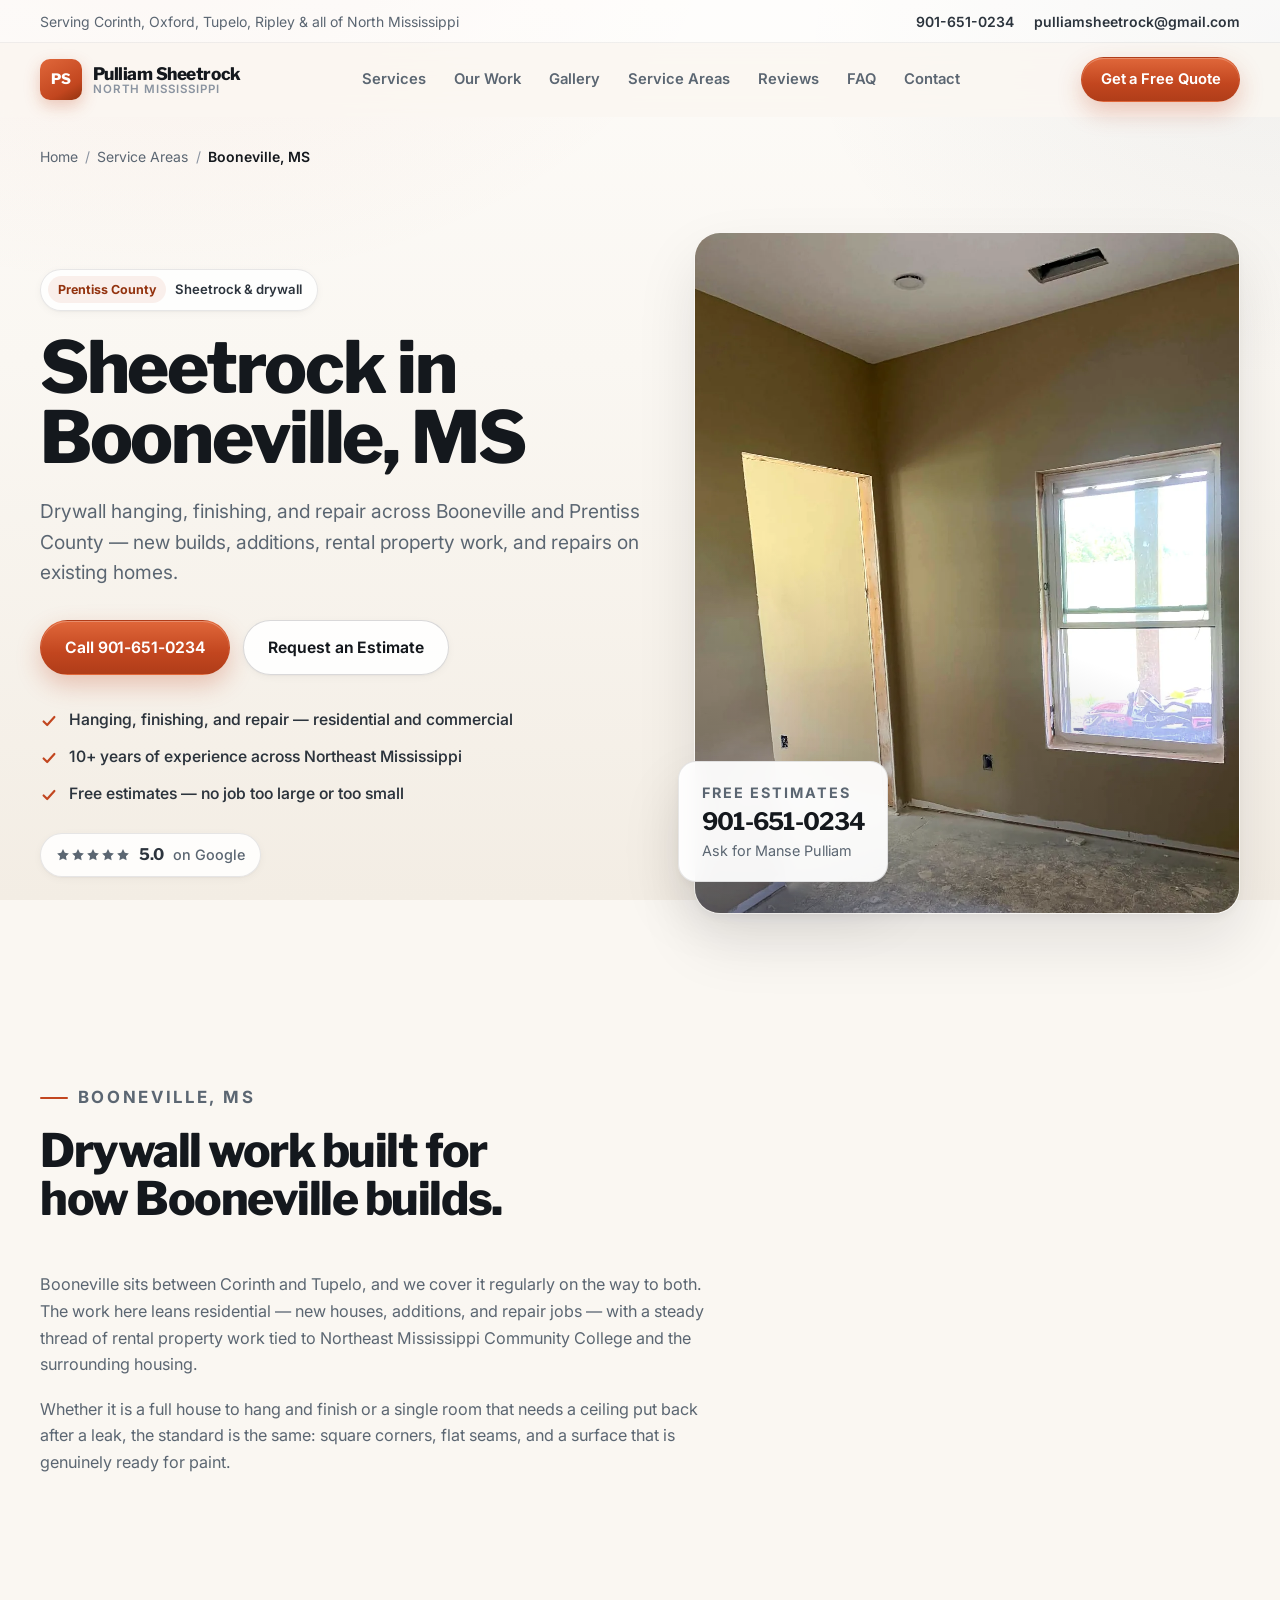
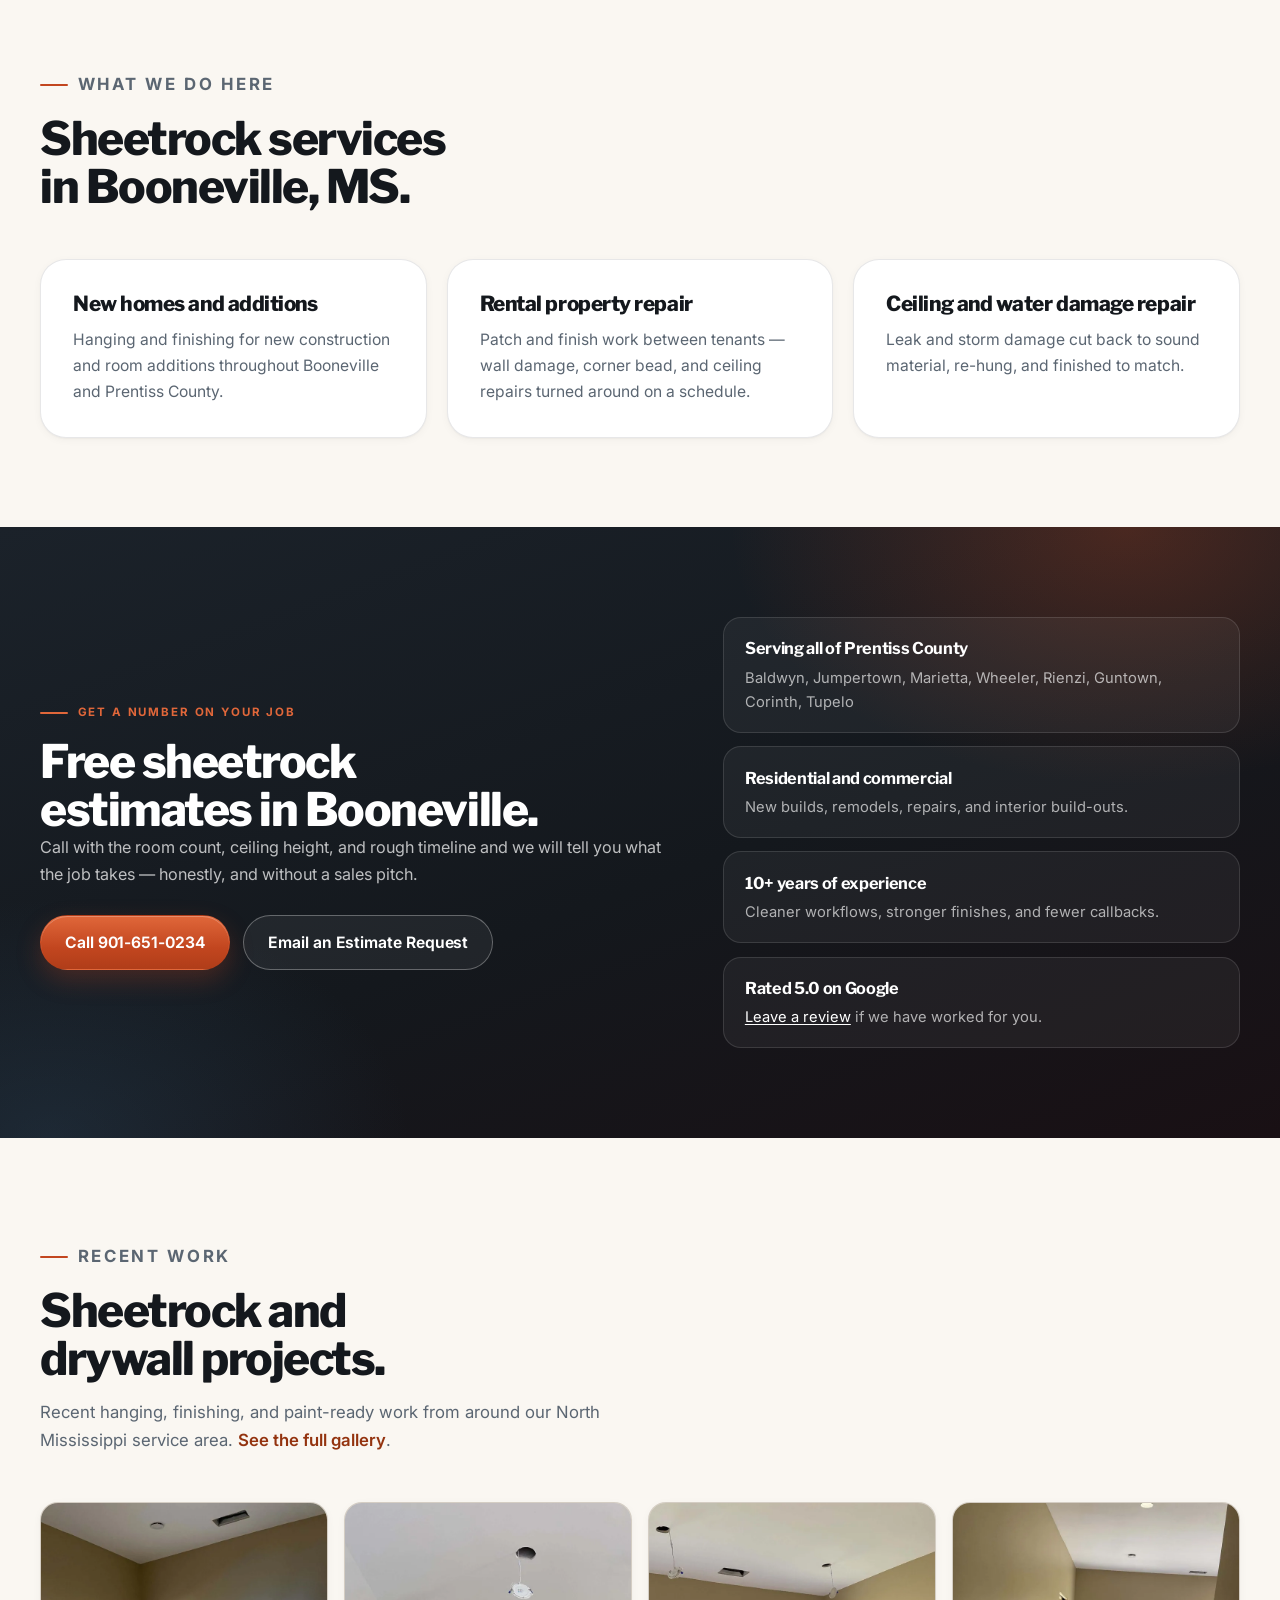
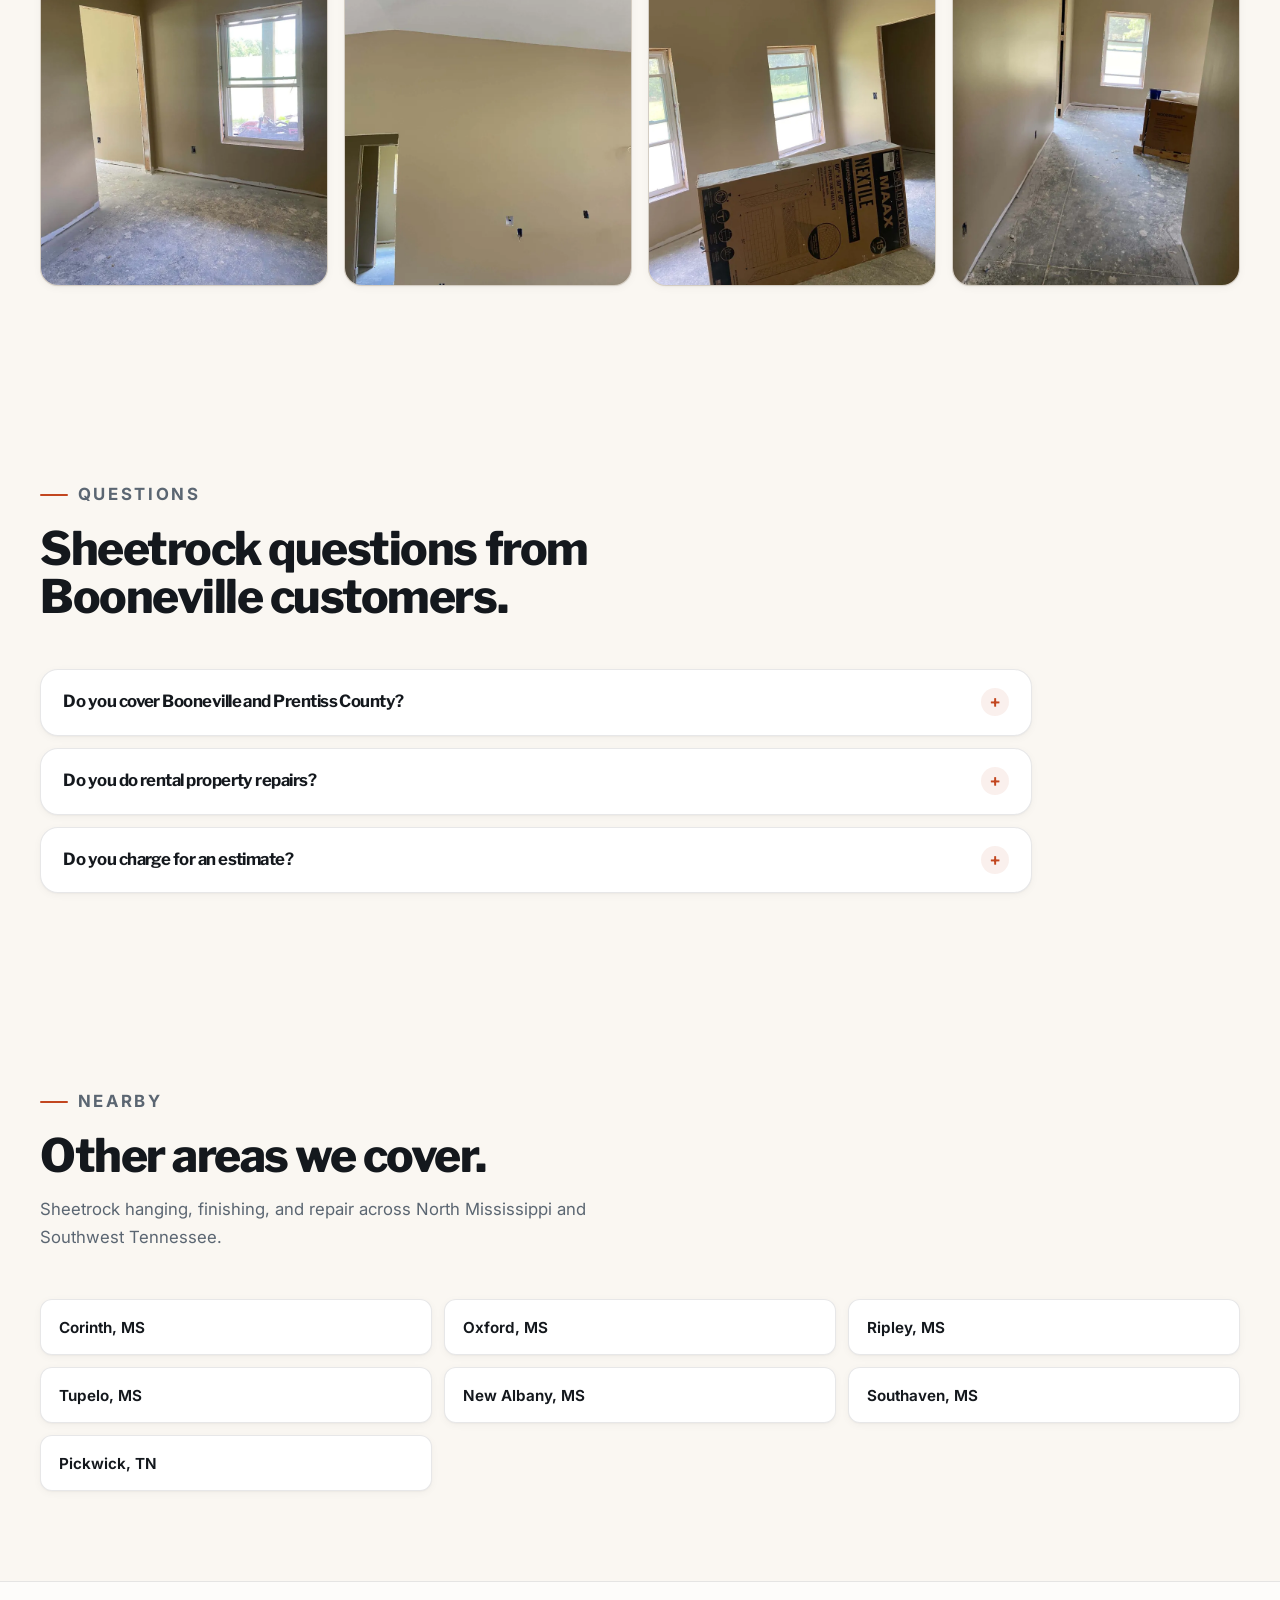
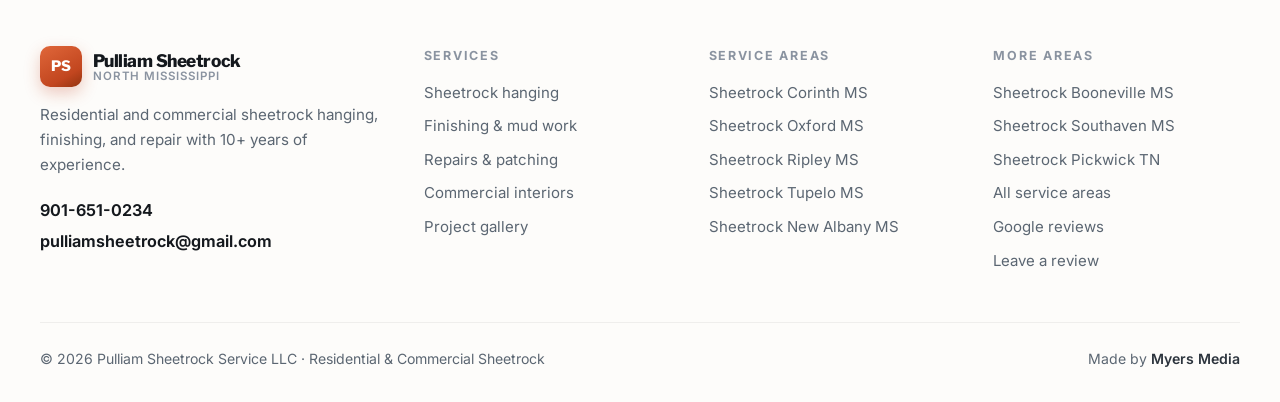
==== commit 5abfe865: "Add Google Business Profile data and review links Pulled from the Google listing (Pulliam Sheetrock " ====
--- a/sheetrock-booneville-ms/index.html
+++ b/sheetrock-booneville-ms/index.html
@@ -28,7 +28,7 @@
   <link rel="preconnect" href="https://fonts.gstatic.com" crossorigin>
   <link rel="preload" as="image" href="/assets/hero-interior.webp" fetchpriority="high">
   <link rel="stylesheet" href="https://fonts.googleapis.com/css2?family=Inter:wght@400..700&family=Libre+Franklin:wght@700..800&display=swap">
-  <link rel="stylesheet" href="/styles.css?v=5">
+  <link rel="stylesheet" href="/styles.css?v=6">
   <script>document.documentElement.className += " js";</script>
 
   <script type="application/ld+json">
@@ -189,6 +189,7 @@
         <a href="/#work">Our Work</a>
         <a href="/#gallery">Gallery</a>
         <a href="/#areas">Service Areas</a>
+        <a href="/#reviews">Reviews</a>
         <a href="/#faq">FAQ</a>
         <a href="/#contact">Contact</a>
       </div>
@@ -238,6 +239,13 @@
               <span>Free estimates &mdash; no job too large or too small</span>
             </li>
           </ul>
+
+          <a class="rating-inline" href="https://www.google.com/maps?cid=15387246880298957759" target="_blank" rel="noopener"
+             aria-label="Rated 5.0 out of 5 on Google. Read our reviews.">
+            <span class="stars" aria-hidden="true"><svg width="14" height="14" viewBox="0 0 20 20" fill="currentColor"><path d="M10 1.6l2.6 5.3 5.8.8-4.2 4.1 1 5.8-5.2-2.7-5.2 2.7 1-5.8L1.6 7.7l5.8-.8z"/></svg><svg width="14" height="14" viewBox="0 0 20 20" fill="currentColor"><path d="M10 1.6l2.6 5.3 5.8.8-4.2 4.1 1 5.8-5.2-2.7-5.2 2.7 1-5.8L1.6 7.7l5.8-.8z"/></svg><svg width="14" height="14" viewBox="0 0 20 20" fill="currentColor"><path d="M10 1.6l2.6 5.3 5.8.8-4.2 4.1 1 5.8-5.2-2.7-5.2 2.7 1-5.8L1.6 7.7l5.8-.8z"/></svg><svg width="14" height="14" viewBox="0 0 20 20" fill="currentColor"><path d="M10 1.6l2.6 5.3 5.8.8-4.2 4.1 1 5.8-5.2-2.7-5.2 2.7 1-5.8L1.6 7.7l5.8-.8z"/></svg><svg width="14" height="14" viewBox="0 0 20 20" fill="currentColor"><path d="M10 1.6l2.6 5.3 5.8.8-4.2 4.1 1 5.8-5.2-2.7-5.2 2.7 1-5.8L1.6 7.7l5.8-.8z"/></svg></span>
+            <b>5.0</b>
+            <span>on Google</span>
+          </a>
         </div>
 
         <div class="hero-media">
@@ -313,6 +321,10 @@
           <li>
             <strong>10+ years of experience</strong>
             <span>Cleaner workflows, stronger finishes, and fewer callbacks.</span>
+          </li>
+          <li>
+            <strong>Rated 5.0 on Google</strong>
+            <span><a href="https://www.google.com/maps/place//data=!4m3!3m2!1s0x40f0ca8b9b483b0f:0xd58a7b833374fbbf!12e1" target="_blank" rel="noopener" style="color:#fff;text-decoration:underline;text-underline-offset:2px;">Leave a review</a> if we have worked for you.</span>
           </li>
         </ul>
       </div>
@@ -431,12 +443,14 @@
             <li><a href="/sheetrock-southaven-ms/">Sheetrock Southaven MS</a></li>
             <li><a href="/sheetrock-pickwick-tn/">Sheetrock Pickwick TN</a></li>
             <li><a href="/#areas">All service areas</a></li>
+            <li><a href="https://www.google.com/maps?cid=15387246880298957759" target="_blank" rel="noopener">Google reviews</a></li>
+            <li><a href="https://www.google.com/maps/place//data=!4m3!3m2!1s0x40f0ca8b9b483b0f:0xd58a7b833374fbbf!12e1" target="_blank" rel="noopener">Leave a review</a></li>
           </ul>
         </div>
       </div>
 
       <div class="footer-bottom">
-        <p>&copy; <span id="year">2026</span> Pulliam Sheetrock Service &middot; Residential &amp; Commercial Sheetrock</p>
+        <p>&copy; <span id="year">2026</span> Pulliam Sheetrock Service LLC &middot; Residential &amp; Commercial Sheetrock</p>
         <p>Made by <a href="https://myersgroupmedia.com" target="_blank" rel="noopener">Myers Media</a></p>
       </div>
     </div>
@@ -444,6 +458,6 @@
 
   <a class="floating-call" href="tel:+19016510234" aria-label="Call Pulliam Sheetrock Service at 901-651-0234">Call 901-651-0234</a>
 
-  <script src="/script.js?v=5" defer></script>
+  <script src="/script.js?v=6" defer></script>
 </body>
 </html>
--- a/styles.css
+++ b/styles.css
@@ -1520,3 +1520,159 @@
     background: #fff;
   }
 }
+
+/* --------------------------------------------------------------------------
+   Google rating / reviews
+   -------------------------------------------------------------------------- */
+
+.rating-inline {
+  display: inline-flex;
+  align-items: center;
+  gap: 0.55rem;
+  margin-top: 1.6rem;
+  padding: 0.5rem 0.95rem;
+  border: 1px solid var(--line);
+  border-radius: var(--r-full);
+  background: rgba(255, 255, 255, 0.85);
+  box-shadow: var(--shadow-sm);
+  font-size: 0.9rem;
+  font-weight: 600;
+  color: var(--ink-soft);
+  transition: transform 220ms var(--ease), border-color 200ms ease;
+}
+
+.rating-inline:hover {
+  transform: translateY(-2px);
+  border-color: var(--line-strong);
+}
+
+.stars {
+  display: inline-flex;
+  gap: 1px;
+  color: #f0a020;
+}
+
+.rating-inline b {
+  font-family: var(--font-display);
+  font-size: 1rem;
+  letter-spacing: -0.02em;
+}
+
+.rating-inline span {
+  color: var(--muted);
+  font-weight: 500;
+}
+
+.review-panel {
+  display: grid;
+  grid-template-columns: auto minmax(0, 1fr) auto;
+  gap: clamp(1.25rem, 3vw, 2.5rem);
+  align-items: center;
+  padding: clamp(1.5rem, 3vw, 2.25rem);
+  border: 1px solid var(--line);
+  border-radius: var(--r-lg);
+  background: var(--card);
+  box-shadow: var(--shadow-sm);
+}
+
+.review-score {
+  text-align: center;
+  padding-right: clamp(1.25rem, 3vw, 2.5rem);
+  border-right: 1px solid var(--line-soft);
+}
+
+.review-score strong {
+  display: block;
+  font-family: var(--font-display);
+  font-size: 3rem;
+  line-height: 1;
+  letter-spacing: -0.045em;
+}
+
+.review-score .stars {
+  margin-top: 0.4rem;
+  justify-content: center;
+}
+
+.review-score small {
+  display: block;
+  margin-top: 0.35rem;
+  font-size: 0.82rem;
+  color: var(--muted);
+}
+
+.review-copy h3 {
+  margin-bottom: 0.4rem;
+}
+
+.review-copy p {
+  color: var(--muted);
+  font-size: 0.97rem;
+  max-width: 46ch;
+}
+
+.review-actions {
+  display: grid;
+  gap: 0.6rem;
+  justify-items: stretch;
+}
+
+.review-actions .button {
+  white-space: nowrap;
+}
+
+/* Opening hours */
+.hours-list {
+  display: grid;
+  gap: 0.3rem;
+  margin: 0;
+  padding: 0;
+  font-size: 0.94rem;
+}
+
+.hours-list div {
+  display: flex;
+  justify-content: space-between;
+  gap: 1rem;
+  padding: 0.35rem 0;
+  border-bottom: 1px dashed var(--line-soft);
+}
+
+.hours-list div:last-child {
+  border-bottom: 0;
+}
+
+.hours-list dt {
+  color: var(--muted);
+}
+
+.hours-list dd {
+  margin: 0;
+  font-weight: 600;
+  font-variant-numeric: tabular-nums;
+}
+
+@media (max-width: 860px) {
+  .review-panel {
+    grid-template-columns: 1fr;
+    text-align: center;
+    justify-items: center;
+  }
+
+  .review-score {
+    padding-right: 0;
+    padding-bottom: 1.25rem;
+    border-right: 0;
+    border-bottom: 1px solid var(--line-soft);
+    width: 100%;
+  }
+
+  .review-copy p {
+    margin-inline: auto;
+  }
+
+  .review-actions {
+    width: 100%;
+    max-width: 22rem;
+  }
+}
